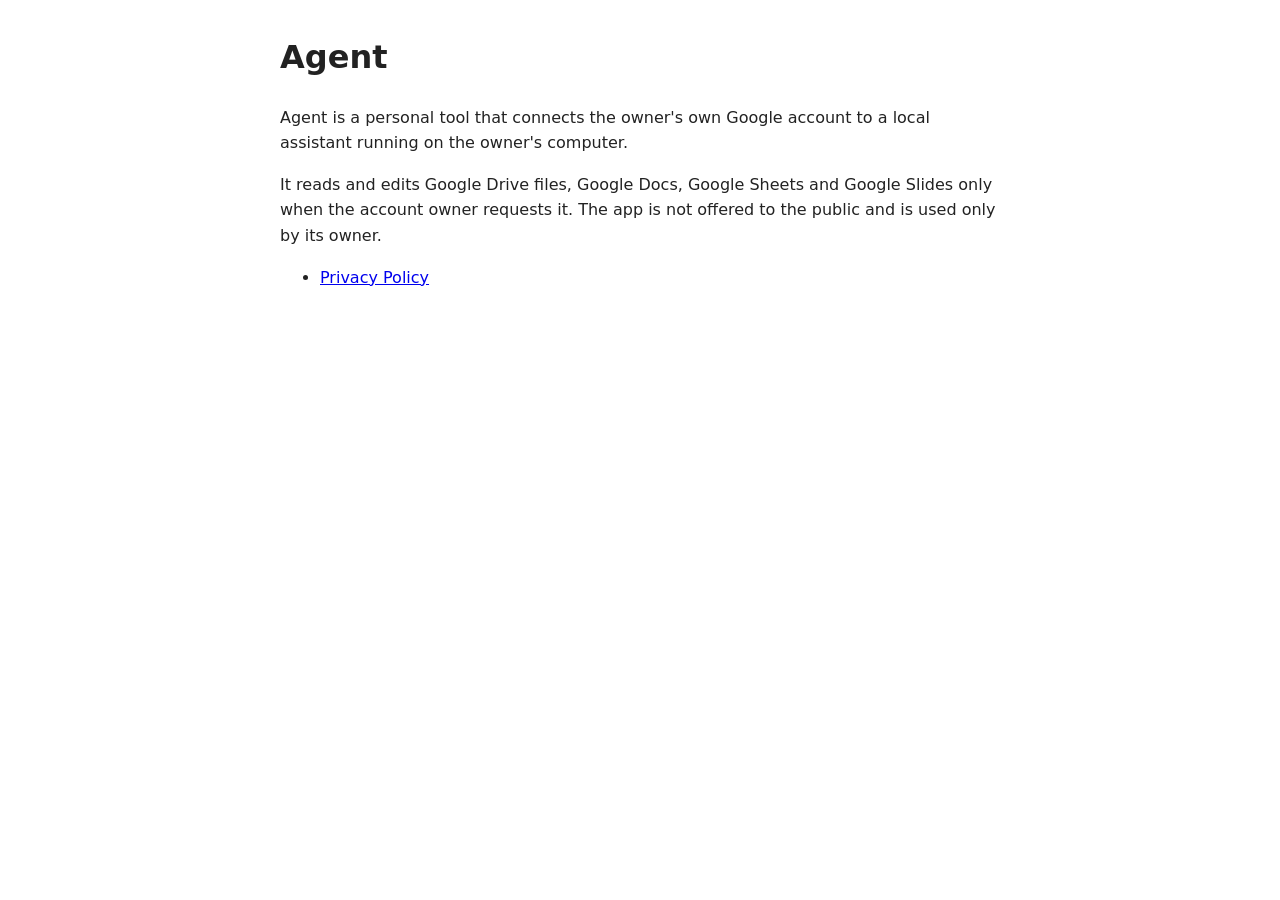
==== index.html @ 416c2a38 "Add home page and privacy policy" ====
<!doctype html>
<html lang="en">
<head>
<meta charset="utf-8">
<meta name="viewport" content="width=device-width, initial-scale=1">
<title>Agent - Personal Google Workspace connector</title>
<style>body{font-family:system-ui,sans-serif;max-width:720px;margin:2rem auto;padding:0 1rem;line-height:1.6;color:#222}</style>
</head>
<body>
<h1>Agent</h1>
<p>Agent is a personal tool that connects the owner's own Google account to a local assistant running on the owner's computer.</p>
<p>It reads and edits Google Drive files, Google Docs, Google Sheets and Google Slides only when the account owner requests it. The app is not offered to the public and is used only by its owner.</p>
<ul>
<li><a href="privacy.html">Privacy Policy</a></li>
</ul>
</body>
</html>
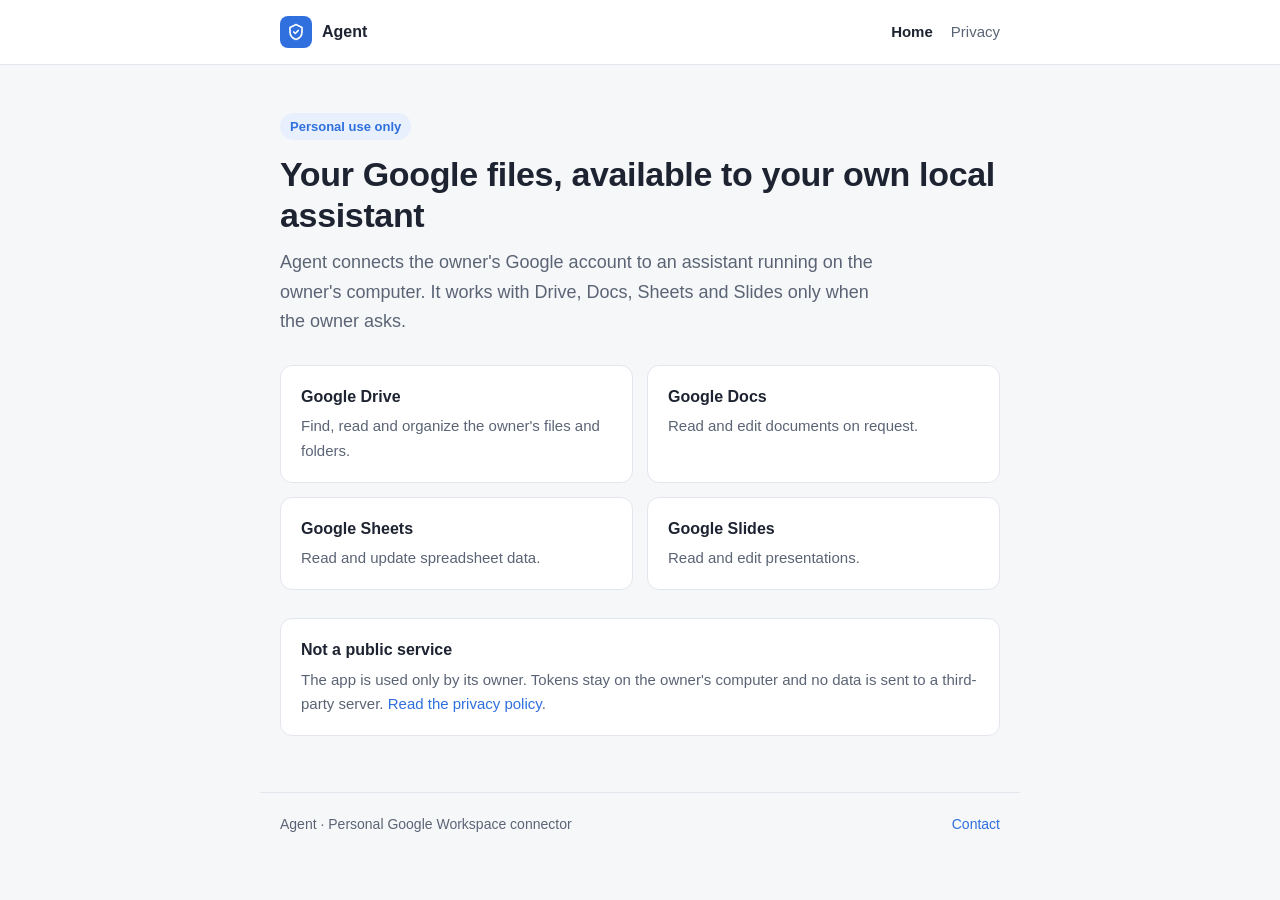
==== commit 04a3f2a9: "Redesign home page and privacy policy" ====
--- a/index.html
+++ b/index.html
@@ -4,14 +4,24 @@
 <meta charset="utf-8">
 <meta name="viewport" content="width=device-width, initial-scale=1">
 <title>Agent - Personal Google Workspace connector</title>
-<style>body{font-family:system-ui,sans-serif;max-width:720px;margin:2rem auto;padding:0 1rem;line-height:1.6;color:#222}</style>
+<link rel="stylesheet" href="style.css">
 </head>
 <body>
-<h1>Agent</h1>
-<p>Agent is a personal tool that connects the owner's own Google account to a local assistant running on the owner's computer.</p>
-<p>It reads and edits Google Drive files, Google Docs, Google Sheets and Google Slides only when the account owner requests it. The app is not offered to the public and is used only by its owner.</p>
-<ul>
-<li><a href="privacy.html">Privacy Policy</a></li>
-</ul>
+<header><div class="wrap"><a class="brand" href="./"><span class="logo"><svg width="18" height="18" viewBox="0 0 24 24" fill="none" stroke="#fff" stroke-width="2.2" stroke-linecap="round" stroke-linejoin="round"><path d="M12 2l8 4v6c0 5-3.5 8.5-8 10-4.5-1.5-8-5-8-10V6z"/><path d="M9 12l2 2 4-4"/></svg></span>Agent</a><nav><a href="./" aria-current="page">Home</a><a href="privacy.html">Privacy</a></nav></div></header>
+<main><div class="wrap">
+<section class="hero">
+<span class="badge">Personal use only</span>
+<h1>Your Google files, available to your own local assistant</h1>
+<p>Agent connects the owner's Google account to an assistant running on the owner's computer. It works with Drive, Docs, Sheets and Slides only when the owner asks.</p>
+</section>
+<div class="grid">
+<div class="card"><h3>Google Drive</h3><p>Find, read and organize the owner's files and folders.</p></div>
+<div class="card"><h3>Google Docs</h3><p>Read and edit documents on request.</p></div>
+<div class="card"><h3>Google Sheets</h3><p>Read and update spreadsheet data.</p></div>
+<div class="card"><h3>Google Slides</h3><p>Read and edit presentations.</p></div>
+</div>
+<div class="card"><h3>Not a public service</h3><p>The app is used only by its owner. Tokens stay on the owner's computer and no data is sent to a third-party server. <a href="privacy.html">Read the privacy policy</a>.</p></div>
+</div></main>
+<footer><div class="wrap"><span>Agent · Personal Google Workspace connector</span><a href="https://github.com/dangvannghia20081994/oauth-agent/issues">Contact</a></div></footer>
 </body>
 </html>
--- a/style.css
+++ b/style.css
@@ -0,0 +1,34 @@
+:root{--bg:#f6f7f9;--panel:#fff;--ink:#1d2330;--muted:#5b6475;--line:#e3e6ec;--accent:#2f6fde;--accent-soft:#e8f0fd}
+@media (prefers-color-scheme:dark){:root{--bg:#0f1218;--panel:#171b23;--ink:#e6e9ef;--muted:#9aa3b2;--line:#262c37;--accent:#6b9cff;--accent-soft:#1c2740}}
+*{box-sizing:border-box}
+html{-webkit-text-size-adjust:100%}
+body{margin:0;background:var(--bg);color:var(--ink);font:16px/1.65 -apple-system,BlinkMacSystemFont,"Segoe UI",Roboto,"Helvetica Neue",Arial,sans-serif}
+a{color:var(--accent);text-decoration:none}a:hover{text-decoration:underline}
+.wrap{max-width:760px;margin:0 auto;padding:0 20px}
+header{border-bottom:1px solid var(--line);background:var(--panel)}
+header .wrap{display:flex;align-items:center;justify-content:space-between;height:64px}
+.brand{display:flex;align-items:center;gap:10px;font-weight:650;color:var(--ink)}
+.brand:hover{text-decoration:none}
+.logo{width:32px;height:32px;border-radius:8px;background:var(--accent);display:grid;place-items:center}
+nav{display:flex;gap:18px;font-size:15px}
+nav a{color:var(--muted)}nav a[aria-current]{color:var(--ink);font-weight:600}
+main{padding:48px 0 32px}
+.hero h1{font-size:34px;line-height:1.2;margin:0 0 12px;letter-spacing:-.01em}
+.hero p{font-size:18px;color:var(--muted);margin:0 0 28px;max-width:600px}
+.badge{display:inline-block;font-size:13px;font-weight:600;color:var(--accent);background:var(--accent-soft);padding:3px 10px;border-radius:999px;margin-bottom:14px}
+.grid{display:grid;grid-template-columns:repeat(2,minmax(0,1fr));gap:14px;margin:0 0 28px}
+@media (max-width:600px){.grid{grid-template-columns:1fr}.hero h1{font-size:28px}}
+.card{background:var(--panel);border:1px solid var(--line);border-radius:12px;padding:18px 20px}
+.card h3{margin:0 0 4px;font-size:16px}
+.card p{margin:0;color:var(--muted);font-size:15px}
+.doc{background:var(--panel);border:1px solid var(--line);border-radius:14px;padding:32px 36px}
+@media (max-width:600px){.doc{padding:22px 20px}}
+.doc h1{font-size:28px;margin:0 0 4px}
+.meta{color:var(--muted);font-size:14px;margin:0 0 24px}
+.doc h2{font-size:18px;margin:28px 0 6px;padding-top:20px;border-top:1px solid var(--line)}
+.doc h2:first-of-type{border-top:0;padding-top:0}
+.doc p{margin:0 0 10px}
+.btn{display:inline-block;background:var(--accent);color:#fff;font-weight:600;padding:10px 18px;border-radius:9px}
+.btn:hover{text-decoration:none;opacity:.92}
+footer{color:var(--muted);font-size:14px;padding:24px 0 40px}
+footer .wrap{display:flex;justify-content:space-between;flex-wrap:wrap;gap:8px;border-top:1px solid var(--line);padding-top:20px}
